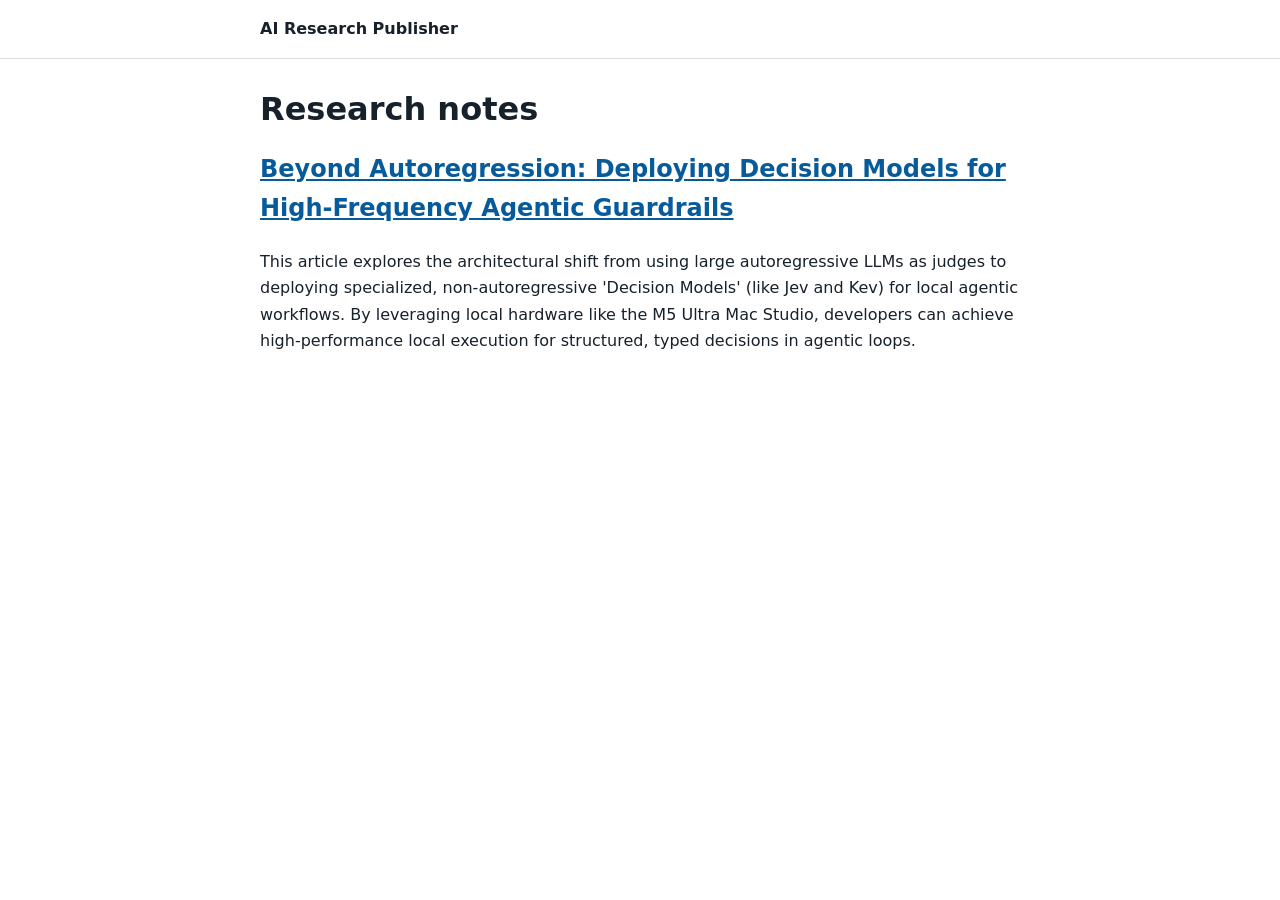
==== index.html @ 988b57b4 "Publish Beyond Autoregression: Deploying Decision Models for High-Frequency Agentic Guardrails" ====
<!doctype html><html lang="en"><head><meta charset="utf-8"><meta name="viewport" content="width=device-width,initial-scale=1"><title>AI Research Publisher</title><link rel="stylesheet" href="style.css"></head><body><header>AI Research Publisher</header><main><h1>Research notes</h1><article><h2><a href="articles/deploying-local-llm-models/">Beyond Autoregression: Deploying Decision Models for High-Frequency Agentic Guardrails</a></h2><p>This article explores the architectural shift from using large autoregressive LLMs as judges to deploying specialized, non-autoregressive &#39;Decision Models&#39; (like Jev and Kev) for local agentic workflows. By leveraging local hardware like the M5 Ultra Mac Studio, developers can achieve high-performance local execution for structured, typed decisions in agentic loops.</p></article></main></body></html>
---- style.css ----
body{font-family:system-ui,sans-serif;color:#17212b;margin:0;line-height:1.65}header{border-bottom:1px solid #d8dee4;padding:1rem max(1rem,calc((100% - 760px)/2));font-weight:700}main{max-width:760px;margin:2rem auto;padding:0 1rem}h1{line-height:1.15}a{color:#075b9a}.summary{font-size:1.15rem;color:#475569}.cover{display:block;width:100%;aspect-ratio:1200/630;object-fit:cover;margin-bottom:2rem;border-radius:6px}code{background:#f3f4f6;padding:.1rem .3rem}pre{overflow:auto;background:#f3f4f6;padding:1rem}
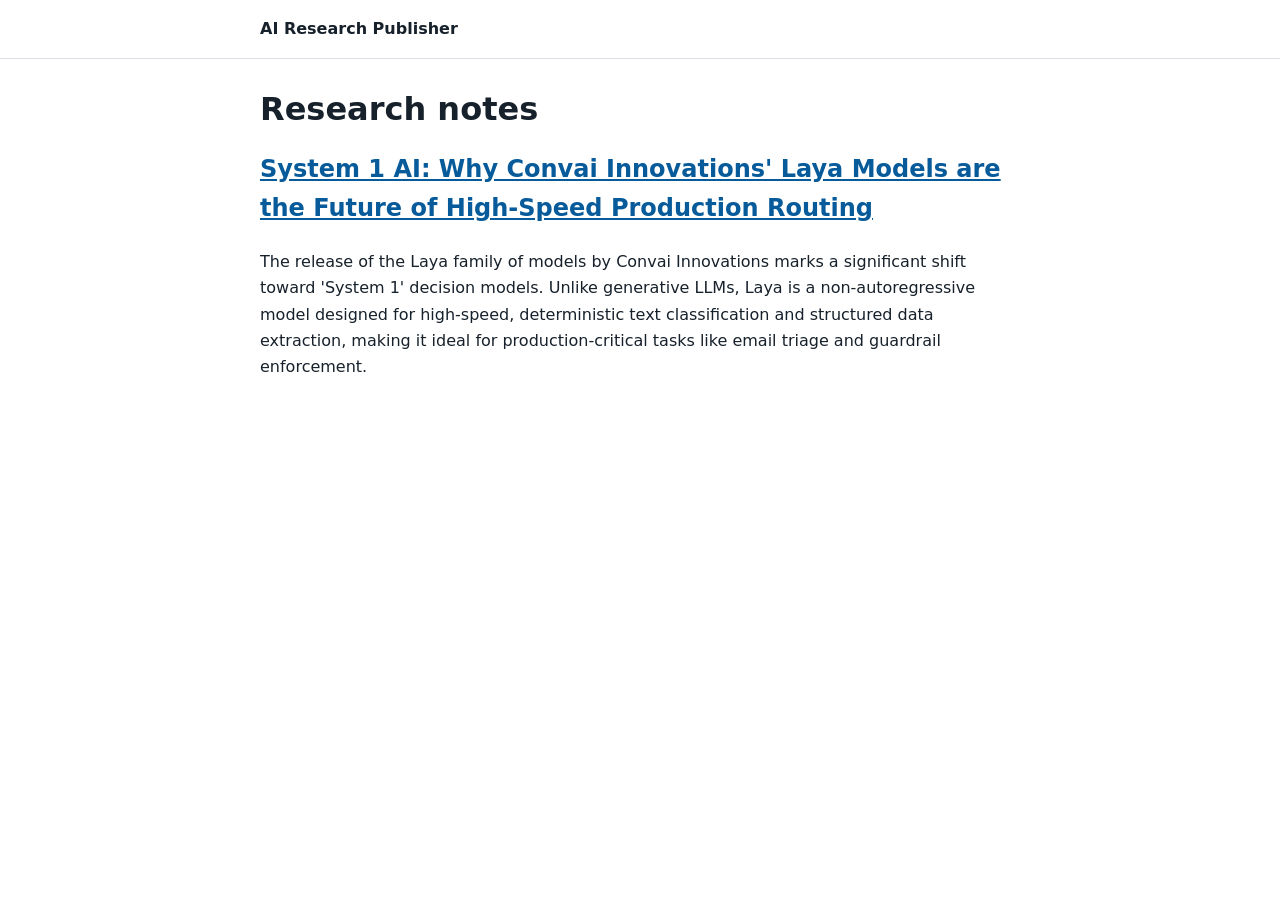
==== commit b4370fe4: "Publish System 1 AI: Why Convai Innovations' Laya Models are the Future of High-Speed Production Rou" ====
--- a/index.html
+++ b/index.html
@@ -1 +1 @@
-<!doctype html><html lang="en"><head><meta charset="utf-8"><meta name="viewport" content="width=device-width,initial-scale=1"><title>AI Research Publisher</title><link rel="stylesheet" href="style.css"></head><body><header>AI Research Publisher</header><main><h1>Research notes</h1><article><h2><a href="articles/deploying-local-llm-models/">Beyond Autoregression: Deploying Decision Models for High-Frequency Agentic Guardrails</a></h2><p>This article explores the architectural shift from using large autoregressive LLMs as judges to deploying specialized, non-autoregressive &#39;Decision Models&#39; (like Jev and Kev) for local agentic workflows. By leveraging local hardware like the M5 Ultra Mac Studio, developers can achieve high-performance local execution for structured, typed decisions in agentic loops.</p></article></main></body></html>+<!doctype html><html lang="en"><head><meta charset="utf-8"><meta name="viewport" content="width=device-width,initial-scale=1"><title>AI Research Publisher</title><link rel="stylesheet" href="style.css"></head><body><header>AI Research Publisher</header><main><h1>Research notes</h1><article><h2><a href="articles/convaiinnovations-laya-text-classification/">System 1 AI: Why Convai Innovations&#39; Laya Models are the Future of High-Speed Production Routing</a></h2><p>The release of the Laya family of models by Convai Innovations marks a significant shift toward &#39;System 1&#39; decision models. Unlike generative LLMs, Laya is a non-autoregressive model designed for high-speed, deterministic text classification and structured data extraction, making it ideal for production-critical tasks like email triage and guardrail enforcement.</p></article></main></body></html>
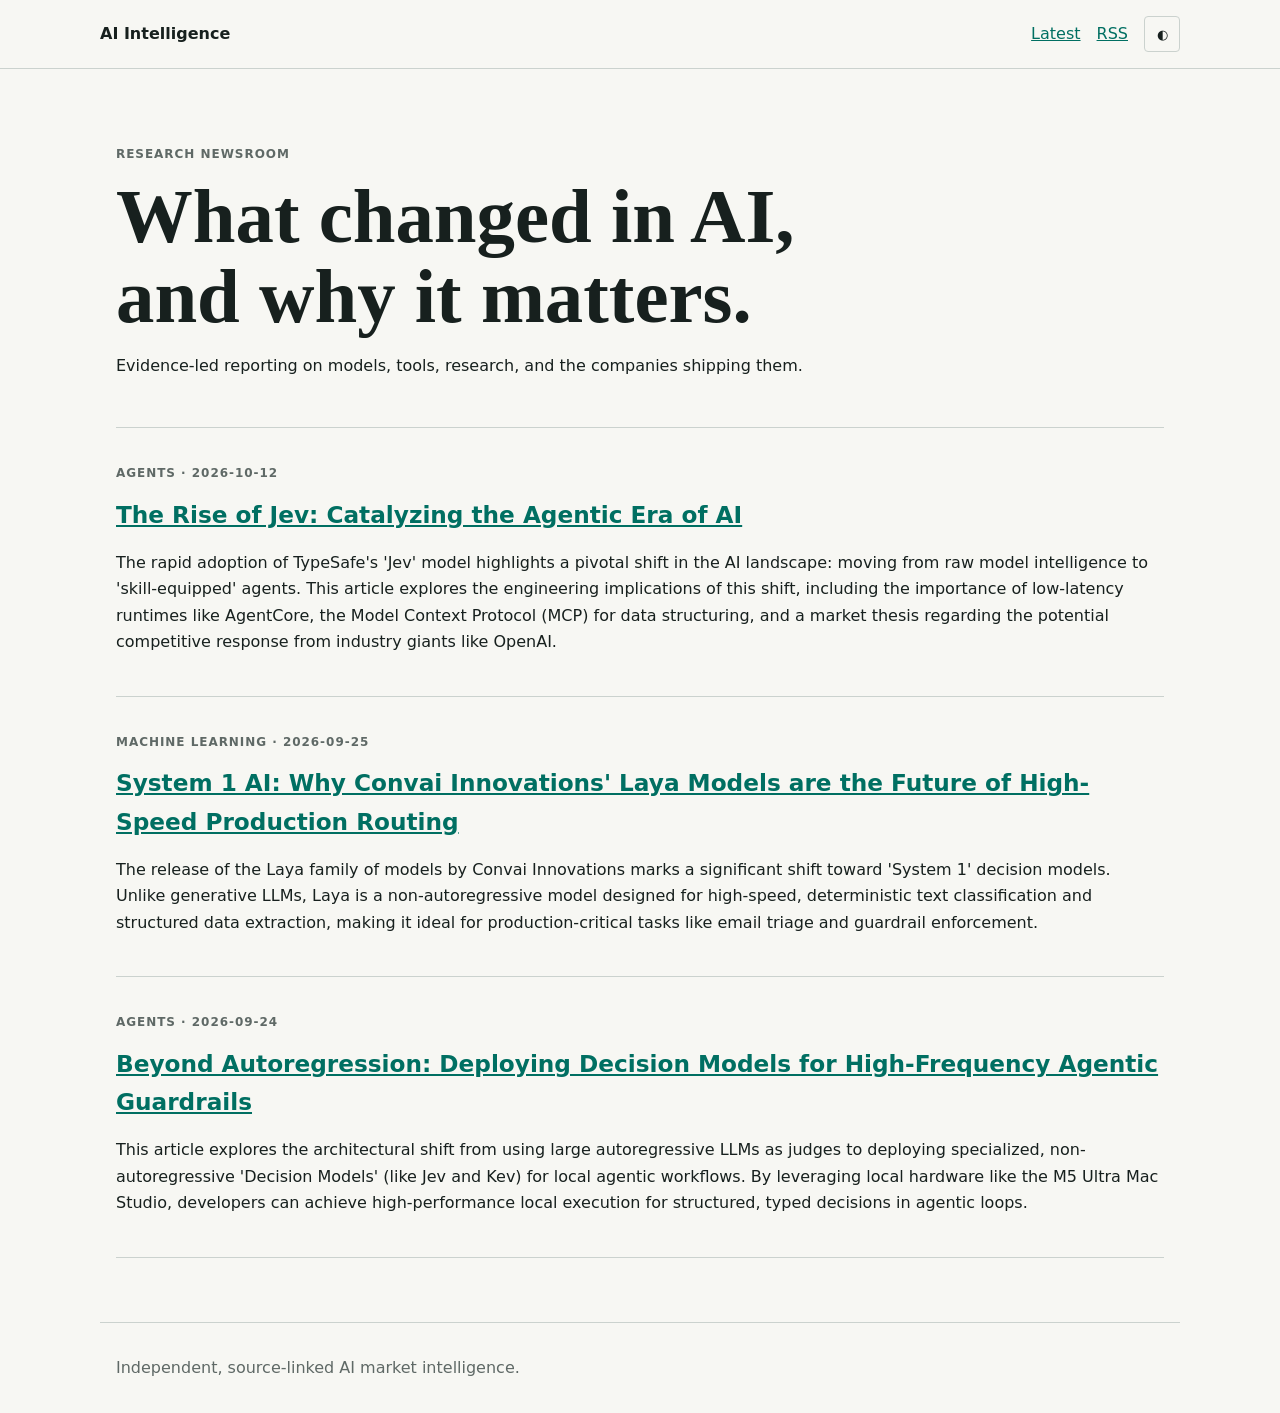
==== commit 17142634: "Publish The Rise of Jev: Catalyzing the Agentic Era of AI" ====
--- a/index.html
+++ b/index.html
@@ -1 +1,7 @@
-<!doctype html><html lang="en"><head><meta charset="utf-8"><meta name="viewport" content="width=device-width,initial-scale=1"><title>AI Research Publisher</title><link rel="stylesheet" href="style.css"></head><body><header>AI Research Publisher</header><main><h1>Research notes</h1><article><h2><a href="articles/convaiinnovations-laya-text-classification/">System 1 AI: Why Convai Innovations&#39; Laya Models are the Future of High-Speed Production Routing</a></h2><p>The release of the Laya family of models by Convai Innovations marks a significant shift toward &#39;System 1&#39; decision models. Unlike generative LLMs, Laya is a non-autoregressive model designed for high-speed, deterministic text classification and structured data extraction, making it ideal for production-critical tasks like email triage and guardrail enforcement.</p></article></main></body></html>+<!doctype html>
+<html lang="en"><head><meta charset="utf-8"><meta name="viewport" content="width=device-width,initial-scale=1">
+<title>AI Intelligence</title><link rel="canonical" href="https://orchestronai.github.io/AIResearch/">
+<link rel="stylesheet" href="https://orchestronai.github.io/AIResearch/assets/site-ce0cb0289bdd.css"><script defer src="https://orchestronai.github.io/AIResearch/assets/site-e74c02c86c87.js"></script>
+</head><body><a class="skip-link" href="#content">Skip to content</a>
+<header class="site-header"><a class="brand" href="https://orchestronai.github.io/AIResearch/">AI Intelligence</a><nav aria-label="Primary"><a href="https://orchestronai.github.io/AIResearch/">Latest</a><a href="https://orchestronai.github.io/AIResearch/feed.xml">RSS</a><button id="theme-toggle" type="button" aria-label="Toggle color theme">◐</button></nav></header>
+<main id="content"><section class="masthead"><p class="eyebrow">Research newsroom</p><h1>What changed in AI, and why it matters.</h1><p>Evidence-led reporting on models, tools, research, and the companies shipping them.</p></section><section class="stream" aria-label="Latest articles"><article class="story"><p class="meta">agents · 2026-10-12</p><h2><a href="https://orchestronai.github.io/AIResearch/articles/kev-and-jev/">The Rise of Jev: Catalyzing the Agentic Era of AI</a></h2><p>The rapid adoption of TypeSafe&#39;s &#39;Jev&#39; model highlights a pivotal shift in the AI landscape: moving from raw model intelligence to &#39;skill-equipped&#39; agents. This article explores the engineering implications of this shift, including the importance of low-latency runtimes like AgentCore, the Model Context Protocol (MCP) for data structuring, and a market thesis regarding the potential competitive response from industry giants like OpenAI.</p></article><article class="story"><p class="meta">Machine Learning · 2026-09-25</p><h2><a href="https://orchestronai.github.io/AIResearch/articles/convaiinnovations-laya-text-classification/">System 1 AI: Why Convai Innovations&#39; Laya Models are the Future of High-Speed Production Routing</a></h2><p>The release of the Laya family of models by Convai Innovations marks a significant shift toward &#39;System 1&#39; decision models. Unlike generative LLMs, Laya is a non-autoregressive model designed for high-speed, deterministic text classification and structured data extraction, making it ideal for production-critical tasks like email triage and guardrail enforcement.</p></article><article class="story"><p class="meta">agents · 2026-09-24</p><h2><a href="https://orchestronai.github.io/AIResearch/articles/deploying-local-llm-models/">Beyond Autoregression: Deploying Decision Models for High-Frequency Agentic Guardrails</a></h2><p>This article explores the architectural shift from using large autoregressive LLMs as judges to deploying specialized, non-autoregressive &#39;Decision Models&#39; (like Jev and Kev) for local agentic workflows. By leveraging local hardware like the M5 Ultra Mac Studio, developers can achieve high-performance local execution for structured, typed decisions in agentic loops.</p></article></section></main><footer>Independent, source-linked AI market intelligence.</footer></body></html>
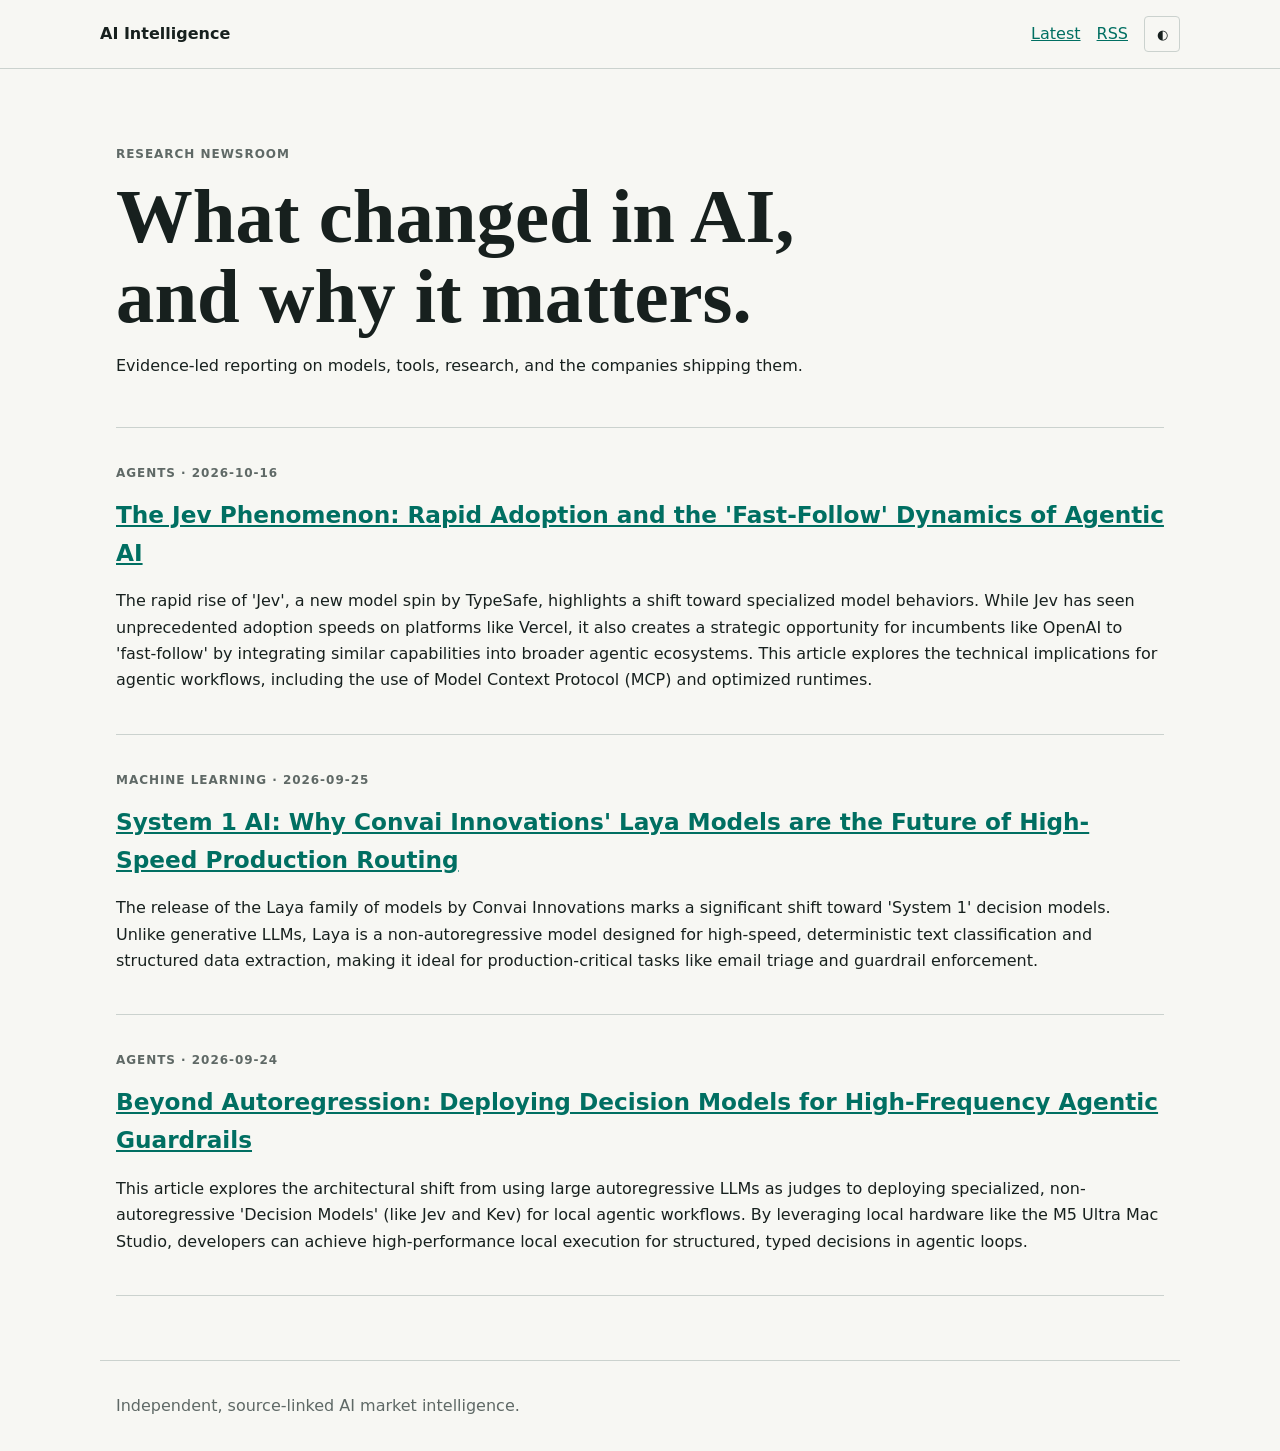
==== commit 58bca099: "Publish The Jev Phenomenon: Rapid Adoption and the 'Fast-Follow' Dynamics of Agentic AI" ====
--- a/index.html
+++ b/index.html
@@ -4,4 +4,4 @@
 <link rel="stylesheet" href="https://orchestronai.github.io/AIResearch/assets/site-ce0cb0289bdd.css"><script defer src="https://orchestronai.github.io/AIResearch/assets/site-e74c02c86c87.js"></script>
 </head><body><a class="skip-link" href="#content">Skip to content</a>
 <header class="site-header"><a class="brand" href="https://orchestronai.github.io/AIResearch/">AI Intelligence</a><nav aria-label="Primary"><a href="https://orchestronai.github.io/AIResearch/">Latest</a><a href="https://orchestronai.github.io/AIResearch/feed.xml">RSS</a><button id="theme-toggle" type="button" aria-label="Toggle color theme">◐</button></nav></header>
-<main id="content"><section class="masthead"><p class="eyebrow">Research newsroom</p><h1>What changed in AI, and why it matters.</h1><p>Evidence-led reporting on models, tools, research, and the companies shipping them.</p></section><section class="stream" aria-label="Latest articles"><article class="story"><p class="meta">agents · 2026-10-12</p><h2><a href="https://orchestronai.github.io/AIResearch/articles/kev-and-jev/">The Rise of Jev: Catalyzing the Agentic Era of AI</a></h2><p>The rapid adoption of TypeSafe&#39;s &#39;Jev&#39; model highlights a pivotal shift in the AI landscape: moving from raw model intelligence to &#39;skill-equipped&#39; agents. This article explores the engineering implications of this shift, including the importance of low-latency runtimes like AgentCore, the Model Context Protocol (MCP) for data structuring, and a market thesis regarding the potential competitive response from industry giants like OpenAI.</p></article><article class="story"><p class="meta">Machine Learning · 2026-09-25</p><h2><a href="https://orchestronai.github.io/AIResearch/articles/convaiinnovations-laya-text-classification/">System 1 AI: Why Convai Innovations&#39; Laya Models are the Future of High-Speed Production Routing</a></h2><p>The release of the Laya family of models by Convai Innovations marks a significant shift toward &#39;System 1&#39; decision models. Unlike generative LLMs, Laya is a non-autoregressive model designed for high-speed, deterministic text classification and structured data extraction, making it ideal for production-critical tasks like email triage and guardrail enforcement.</p></article><article class="story"><p class="meta">agents · 2026-09-24</p><h2><a href="https://orchestronai.github.io/AIResearch/articles/deploying-local-llm-models/">Beyond Autoregression: Deploying Decision Models for High-Frequency Agentic Guardrails</a></h2><p>This article explores the architectural shift from using large autoregressive LLMs as judges to deploying specialized, non-autoregressive &#39;Decision Models&#39; (like Jev and Kev) for local agentic workflows. By leveraging local hardware like the M5 Ultra Mac Studio, developers can achieve high-performance local execution for structured, typed decisions in agentic loops.</p></article></section></main><footer>Independent, source-linked AI market intelligence.</footer></body></html>+<main id="content"><section class="masthead"><p class="eyebrow">Research newsroom</p><h1>What changed in AI, and why it matters.</h1><p>Evidence-led reporting on models, tools, research, and the companies shipping them.</p></section><section class="stream" aria-label="Latest articles"><article class="story"><p class="meta">agents · 2026-10-16</p><h2><a href="https://orchestronai.github.io/AIResearch/articles/kev-and-jev/">The Jev Phenomenon: Rapid Adoption and the &#39;Fast-Follow&#39; Dynamics of Agentic AI</a></h2><p>The rapid rise of &#39;Jev&#39;, a new model spin by TypeSafe, highlights a shift toward specialized model behaviors. While Jev has seen unprecedented adoption speeds on platforms like Vercel, it also creates a strategic opportunity for incumbents like OpenAI to &#39;fast-follow&#39; by integrating similar capabilities into broader agentic ecosystems. This article explores the technical implications for agentic workflows, including the use of Model Context Protocol (MCP) and optimized runtimes.</p></article><article class="story"><p class="meta">Machine Learning · 2026-09-25</p><h2><a href="https://orchestronai.github.io/AIResearch/articles/convaiinnovations-laya-text-classification/">System 1 AI: Why Convai Innovations&#39; Laya Models are the Future of High-Speed Production Routing</a></h2><p>The release of the Laya family of models by Convai Innovations marks a significant shift toward &#39;System 1&#39; decision models. Unlike generative LLMs, Laya is a non-autoregressive model designed for high-speed, deterministic text classification and structured data extraction, making it ideal for production-critical tasks like email triage and guardrail enforcement.</p></article><article class="story"><p class="meta">agents · 2026-09-24</p><h2><a href="https://orchestronai.github.io/AIResearch/articles/deploying-local-llm-models/">Beyond Autoregression: Deploying Decision Models for High-Frequency Agentic Guardrails</a></h2><p>This article explores the architectural shift from using large autoregressive LLMs as judges to deploying specialized, non-autoregressive &#39;Decision Models&#39; (like Jev and Kev) for local agentic workflows. By leveraging local hardware like the M5 Ultra Mac Studio, developers can achieve high-performance local execution for structured, typed decisions in agentic loops.</p></article></section></main><footer>Independent, source-linked AI market intelligence.</footer></body></html>
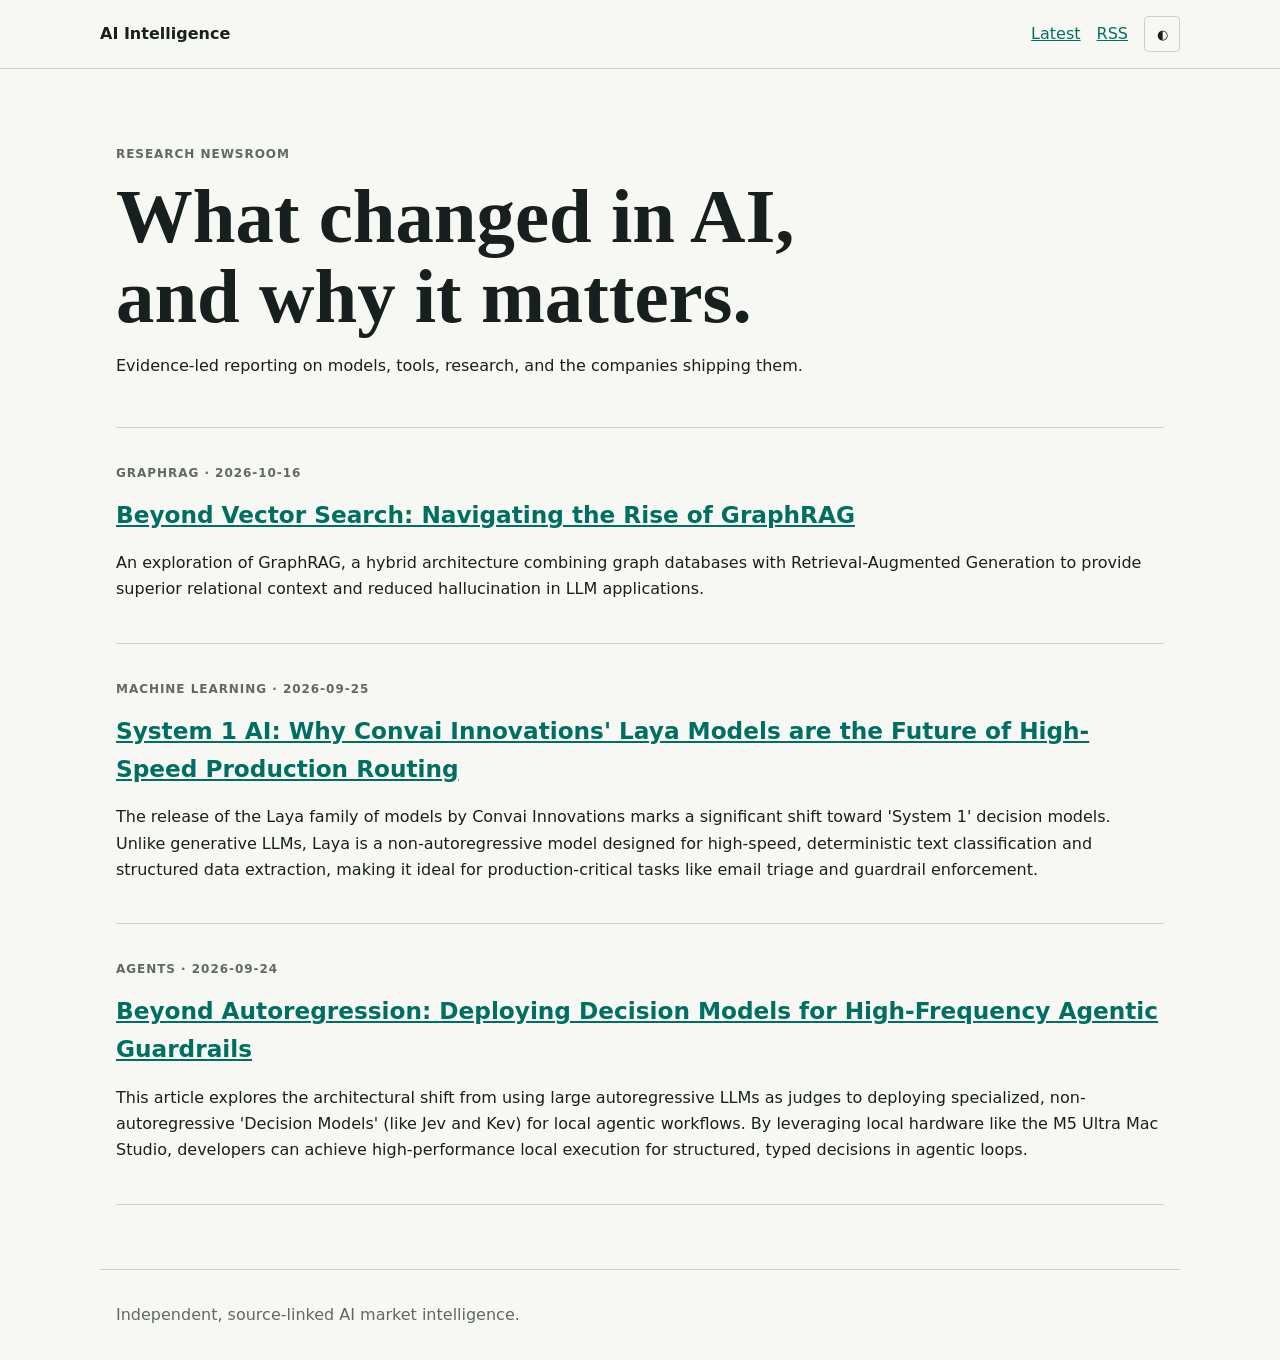
==== commit d3c59aab: "Publish Beyond Vector Search: Navigating the Rise of GraphRAG" ====
--- a/index.html
+++ b/index.html
@@ -4,4 +4,4 @@
 <link rel="stylesheet" href="https://orchestronai.github.io/AIResearch/assets/site-ce0cb0289bdd.css"><script defer src="https://orchestronai.github.io/AIResearch/assets/site-e74c02c86c87.js"></script>
 </head><body><a class="skip-link" href="#content">Skip to content</a>
 <header class="site-header"><a class="brand" href="https://orchestronai.github.io/AIResearch/">AI Intelligence</a><nav aria-label="Primary"><a href="https://orchestronai.github.io/AIResearch/">Latest</a><a href="https://orchestronai.github.io/AIResearch/feed.xml">RSS</a><button id="theme-toggle" type="button" aria-label="Toggle color theme">◐</button></nav></header>
-<main id="content"><section class="masthead"><p class="eyebrow">Research newsroom</p><h1>What changed in AI, and why it matters.</h1><p>Evidence-led reporting on models, tools, research, and the companies shipping them.</p></section><section class="stream" aria-label="Latest articles"><article class="story"><p class="meta">agents · 2026-10-16</p><h2><a href="https://orchestronai.github.io/AIResearch/articles/kev-and-jev/">The Jev Phenomenon: Rapid Adoption and the &#39;Fast-Follow&#39; Dynamics of Agentic AI</a></h2><p>The rapid rise of &#39;Jev&#39;, a new model spin by TypeSafe, highlights a shift toward specialized model behaviors. While Jev has seen unprecedented adoption speeds on platforms like Vercel, it also creates a strategic opportunity for incumbents like OpenAI to &#39;fast-follow&#39; by integrating similar capabilities into broader agentic ecosystems. This article explores the technical implications for agentic workflows, including the use of Model Context Protocol (MCP) and optimized runtimes.</p></article><article class="story"><p class="meta">Machine Learning · 2026-09-25</p><h2><a href="https://orchestronai.github.io/AIResearch/articles/convaiinnovations-laya-text-classification/">System 1 AI: Why Convai Innovations&#39; Laya Models are the Future of High-Speed Production Routing</a></h2><p>The release of the Laya family of models by Convai Innovations marks a significant shift toward &#39;System 1&#39; decision models. Unlike generative LLMs, Laya is a non-autoregressive model designed for high-speed, deterministic text classification and structured data extraction, making it ideal for production-critical tasks like email triage and guardrail enforcement.</p></article><article class="story"><p class="meta">agents · 2026-09-24</p><h2><a href="https://orchestronai.github.io/AIResearch/articles/deploying-local-llm-models/">Beyond Autoregression: Deploying Decision Models for High-Frequency Agentic Guardrails</a></h2><p>This article explores the architectural shift from using large autoregressive LLMs as judges to deploying specialized, non-autoregressive &#39;Decision Models&#39; (like Jev and Kev) for local agentic workflows. By leveraging local hardware like the M5 Ultra Mac Studio, developers can achieve high-performance local execution for structured, typed decisions in agentic loops.</p></article></section></main><footer>Independent, source-linked AI market intelligence.</footer></body></html>+<main id="content"><section class="masthead"><p class="eyebrow">Research newsroom</p><h1>What changed in AI, and why it matters.</h1><p>Evidence-led reporting on models, tools, research, and the companies shipping them.</p></section><section class="stream" aria-label="Latest articles"><article class="story"><p class="meta">GraphRAG · 2026-10-16</p><h2><a href="https://orchestronai.github.io/AIResearch/articles/graphrag/">Beyond Vector Search: Navigating the Rise of GraphRAG</a></h2><p>An exploration of GraphRAG, a hybrid architecture combining graph databases with Retrieval-Augmented Generation to provide superior relational context and reduced hallucination in LLM applications.</p></article><article class="story"><p class="meta">Machine Learning · 2026-09-25</p><h2><a href="https://orchestronai.github.io/AIResearch/articles/convaiinnovations-laya-text-classification/">System 1 AI: Why Convai Innovations&#39; Laya Models are the Future of High-Speed Production Routing</a></h2><p>The release of the Laya family of models by Convai Innovations marks a significant shift toward &#39;System 1&#39; decision models. Unlike generative LLMs, Laya is a non-autoregressive model designed for high-speed, deterministic text classification and structured data extraction, making it ideal for production-critical tasks like email triage and guardrail enforcement.</p></article><article class="story"><p class="meta">agents · 2026-09-24</p><h2><a href="https://orchestronai.github.io/AIResearch/articles/deploying-local-llm-models/">Beyond Autoregression: Deploying Decision Models for High-Frequency Agentic Guardrails</a></h2><p>This article explores the architectural shift from using large autoregressive LLMs as judges to deploying specialized, non-autoregressive &#39;Decision Models&#39; (like Jev and Kev) for local agentic workflows. By leveraging local hardware like the M5 Ultra Mac Studio, developers can achieve high-performance local execution for structured, typed decisions in agentic loops.</p></article></section></main><footer>Independent, source-linked AI market intelligence.</footer></body></html>
